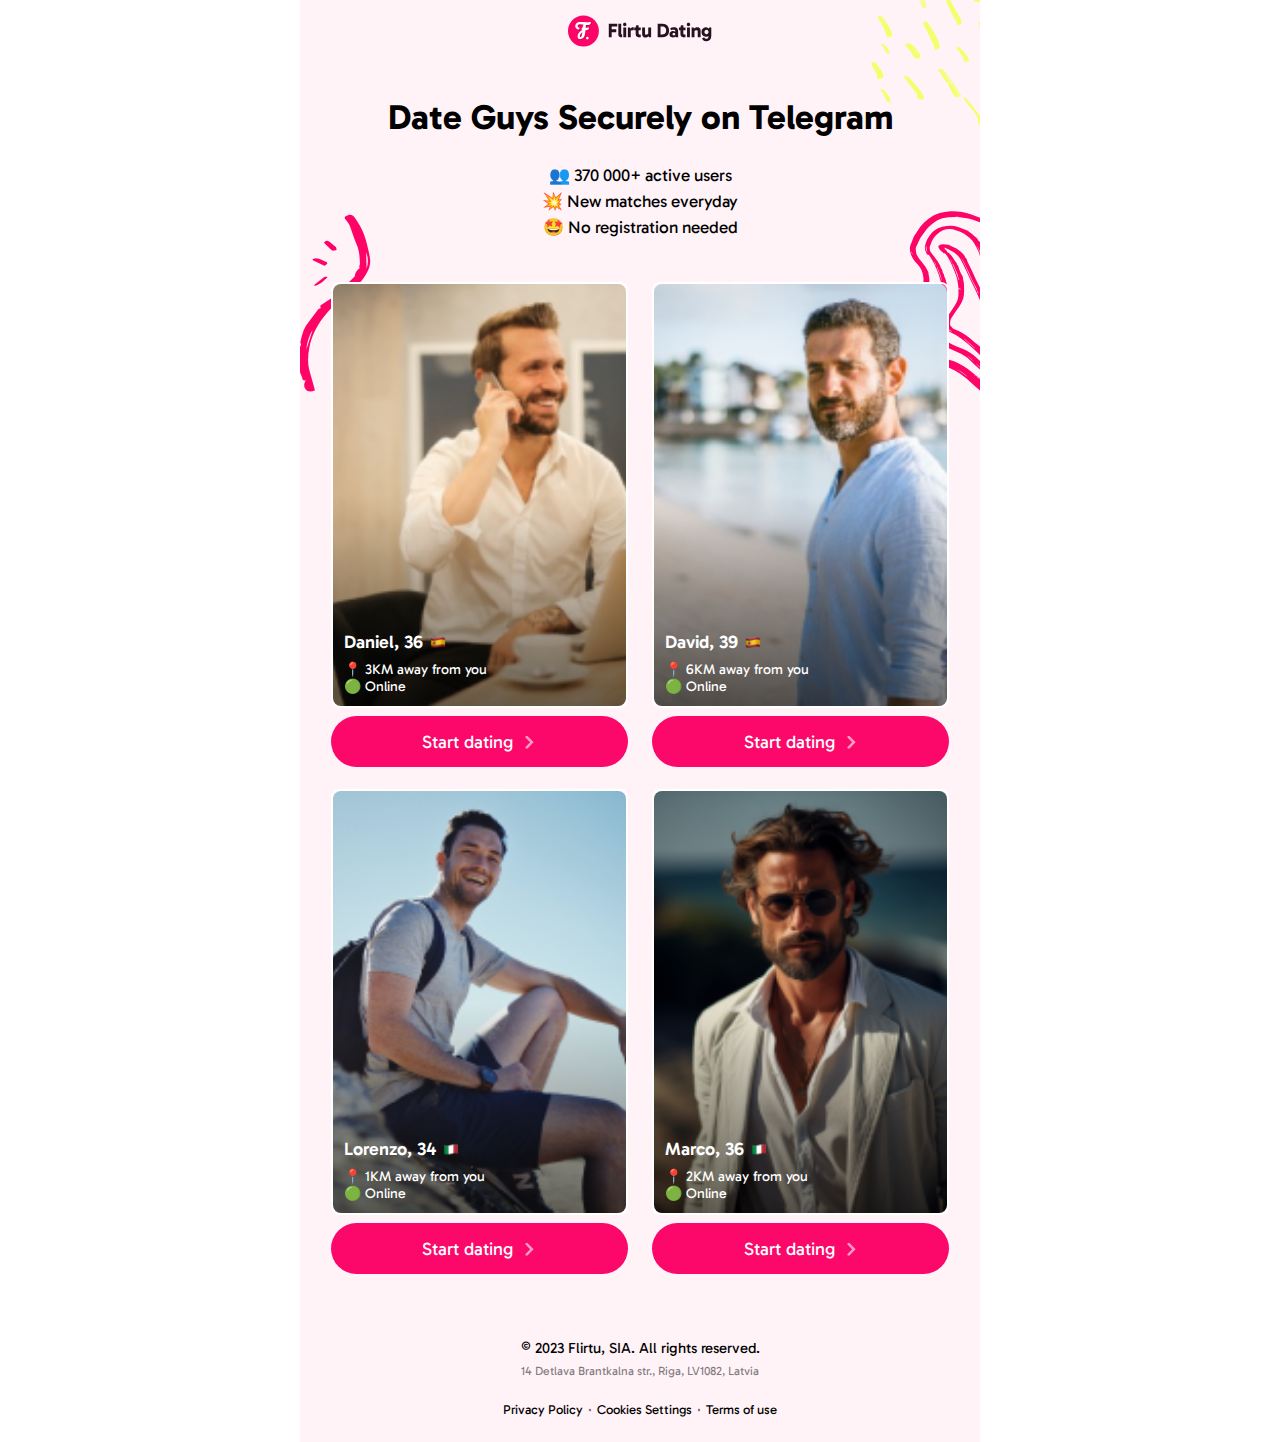
==== docs/index.html @ fbdc256b "page" ====
<!DOCTYPE html>
<html lang="en">
<head>
	<meta charset="utf-8">
    <meta name="viewport" content="width=device-width, initial-scale=1">
	<meta http-equiv="X-UA-Compatible" content="ie=edge">
	<title>Flirtu</title>
	<link rel="preconnect" href="https://fonts.googleapis.com">
<link rel="preconnect" href="https://fonts.gstatic.com" crossorigin>
<link href="https://fonts.googleapis.com/css2?family=Archivo:wght@100;200;300;400;500;600;700;800;900&family=Gabarito:wght@400;500;600;800;900&display=swap" rel="stylesheet">

	<link rel="stylesheet" href="css/style.min.css">
</head>
<body>

 <div class="special-offer__content">



<!-- start flirtu dating section -->
<section class="flirtu-dating">
	<div class="container">
		<img src="img/flirtu-logo.svg" alt="" class="flirtu-logo">
		<h1 class="h1">
			Date Guys Securely on Telegram
		</h1>
			
	</div>

	<div class="text-list">
		<div class="text-item">
			👥 370 000+ active users
		</div>
		<div class="text-item">
			💥 New matches everyday
		</div>
		<div class="text-item">
			🤩 No registration needed
		</div>
	</div>
</section>
<!-- end flirtu dating section -->

<!-- start female list -->
<section class="female-list">
	<img src="img/81.svg" alt="" class="female-bg">
	<img src="img/44.svg" alt="" class="female-bg2">
	<div class="container">

		<div class="female__item">
			<div class="female__item-content">
				<img src="img/photography1.png" alt="" class="female__item-photo">

				<div class="female__item-wrapper">
					<div class="female__item-header">
						<div class="female__item-name">
							Daniel, 36 
						</div>
						<img src="img/es.svg" alt="" class="flag">
					</div>

					<div class="female__item-list">
						<div class="female__item-text">
							📍 3KM away from you
						</div>
						<div class="female__item-text">
							🟢 Online
						</div>
					</div>
				</div>
			</div>
			<div class="female__item-button">
				Start dating
				<img src="img/white-arrow.svg" alt="">
			</div>
		</div>

		<div class="female__item">
			<div class="female__item-content">
				<img src="img/photography2.png" alt="" class="female__item-photo">

				<div class="female__item-wrapper">
					<div class="female__item-header">
						<div class="female__item-name">
							David, 39 
						</div>
						<img src="img/es.svg" alt="" class="flag">
					</div>

					<div class="female__item-list">
						<div class="female__item-text">
							📍 6KM away from you
						</div>
						<div class="female__item-text">
							🟢 Online
						</div>
					</div>
				</div>
			</div>
			<div class="female__item-button">
				Start dating
				<img src="img/white-arrow.svg" alt="">
			</div>
		</div>

		<div class="female__item">
			<div class="female__item-content">
				<img src="img/photography3.png" alt="" class="female__item-photo">

				<div class="female__item-wrapper">
					<div class="female__item-header">
						<div class="female__item-name">
							Lorenzo, 34 
						</div>
						<img src="img/it.svg" alt="" class="flag">
					</div>

					<div class="female__item-list">
						<div class="female__item-text">
							📍 1KM away from you
						</div>
						<div class="female__item-text">
							🟢 Online
						</div>
					</div>
				</div>
			</div>
			<div class="female__item-button">
				Start dating
				<img src="img/white-arrow.svg" alt="">
			</div>
		</div>

		<div class="female__item">
			<div class="female__item-content">
				<img src="img/photography4.png" alt="" class="female__item-photo">

				<div class="female__item-wrapper">
					<div class="female__item-header">
						<div class="female__item-name">
							Marco, 36
						</div>
						<img src="img/it.svg" alt="" class="flag">
					</div>

					<div class="female__item-list">
						<div class="female__item-text">
							📍 2KM away from you
						</div>
						<div class="female__item-text">
							🟢 Online
						</div>
					</div>
				</div>
			</div>
			<div class="female__item-button">
				Start dating
				<img src="img/white-arrow.svg" alt="">
			</div>
		</div>

	</div>
</section>
<!-- end female list -->


<!-- start footer -->
<footer class="footer">
	<div class="container">
		<div class="footer__copy">
			© 2023 Flirtu, SIA. All rights reserved.
		</div>
		<div class="footer__adress">
			14 Detlava Brantkalna str., Riga, LV1082, Latvia
		</div>

		<div class="footer__menu">
			<a href="" class="footer__menu-link">
				Privacy Policy
			</a>
			<img src="img/dot.svg" alt="" class="dot">
			<a href="" class="footer__menu-link">
				Cookies Settings
			</a>
			<img src="img/dot.svg" alt="" class="dot">
			<a href="" class="footer__menu-link">
				Terms of use
			</a>
		</div>
	</div>
</footer>
<!-- end footer -->



</div>

 <script
  src="https://code.jquery.com/jquery-3.7.1.min.js"
  integrity="sha256-/JqT3SQfawRcv/BIHPThkBvs0OEvtFFmqPF/lYI/Cxo="
  crossorigin="anonymous"></script>
	<script src="js/main.js"></script>
</body>
</html>
---- docs/css/style.min.css ----
body{font-family:"Gabarito",sans-serif;font-size:17px;font-weight:400;margin:0}p{margin-top:0;margin-bottom:0}.special-offer__content{margin-left:auto;margin-right:auto;width:100vw;max-width:680px;background:#fff3f8;background-image:url("../img/46.svg");background-repeat:no-repeat;background-position:top right;min-height:100vh}.container{width:90.933%;margin-left:auto;margin-right:auto}.flirtu-dating{padding-top:15px;padding-bottom:0px}.flirtu-logo{margin-left:auto;margin-right:auto;display:block;margin-bottom:49px}.h1{text-align:center;font-size:35px;font-weight:700;margin-bottom:24px;margin-top:0}.text-center{text-align:center}.price-wrapper .container{display:-webkit-box;display:-ms-flexbox;display:flex;-webkit-box-pack:center;-ms-flex-pack:center;justify-content:center;-webkit-box-align:center;-ms-flex-align:center;align-items:center}.price__new{font-size:35px;font-weight:700;color:#fb086a}.price__old{font-size:18.3px;font-weight:600;color:#9aabb4;margin-left:10px;margin-right:10px;position:relative}.price__old:after{content:"";top:50%;left:0;width:33.106px;height:2px;-webkit-box-shadow:0px 2px 0px 0px #f9fdfe;box-shadow:0px 2px 0px 0px #f9fdfe;position:absolute;display:block;background:#9aabb4;-webkit-transform:rotate(-30deg) translateY(-50%);-ms-transform:rotate(-30deg) translateY(-50%);transform:rotate(-30deg) translateY(-50%)}.price__save{font-size:15px;color:#35b408;font-weight:500;border-radius:9px;background:rgba(60,201,14,.28);padding:7px 10px}.price-wrapper{background:url("../img/price-bg.svg");background-repeat:no-repeat;background-position:bottom left;padding-bottom:18px}.button-wrapper{display:-webkit-box;display:-ms-flexbox;display:flex;-webkit-box-pack:center;-ms-flex-pack:center;justify-content:center}.button{background:#32a9df;color:#fff;display:-webkit-box;display:-ms-flexbox;display:flex;-webkit-box-align:center;-ms-flex-align:center;align-items:center;padding:10px 28px;border-radius:70px;cursor:pointer;text-decoration:none;font-size:18px;font-weight:700;-webkit-box-shadow:0px 0px 10px 0px rgba(51,169,223,.57),-10px 10px 150px 0px rgba(51,169,223,.23);box-shadow:0px 0px 10px 0px rgba(51,169,223,.57),-10px 10px 150px 0px rgba(51,169,223,.23)}.button img{display:block;margin-left:10px}.text-list{text-align:center;margin-top:15px;line-height:153%}.footer{text-align:center;padding-bottom:25px}.footer__copy{font-size:14.8px;margin-bottom:7px;color:#020101}.footer__adress{font-size:12px;color:rgba(2,1,1,.5);margin-bottom:24px}.footer__menu-link{color:#020101;font-size:13px;text-decoration:none}.footer__menu{display:-webkit-box;display:-ms-flexbox;display:flex;-webkit-box-pack:center;-ms-flex-pack:center;justify-content:center;-webkit-box-align:center;-ms-flex-align:center;align-items:center}.dot{display:block;margin-left:5px;margin-right:5px}.fixed-footer{position:fixed;bottom:0;left:0;width:100%;padding-top:60px;padding-bottom:18px;background:-webkit-gradient(linear, left top, left bottom, from(rgba(255, 255, 255, 0)), color-stop(68.23%, rgba(255, 255, 255, 0.98)), to(#FFF));background:-o-linear-gradient(top, rgba(255, 255, 255, 0) 0%, rgba(255, 255, 255, 0.98) 68.23%, #FFF 100%);background:linear-gradient(180deg, rgba(255, 255, 255, 0) 0%, rgba(255, 255, 255, 0.98) 68.23%, #FFF 100%);display:-webkit-box;display:-ms-flexbox;display:flex;-webkit-box-orient:vertical;-webkit-box-direction:normal;-ms-flex-direction:column;flex-direction:column;-webkit-box-align:center;-ms-flex-align:center;align-items:center;z-index:999;-webkit-transform:translateY(100%);-ms-transform:translateY(100%);transform:translateY(100%);-webkit-transition:all .3s;-o-transition:all .3s;transition:all .3s}.fixed-footer__button{border-radius:70px;background:#32a9df;-webkit-box-shadow:0px 0px 10px 0px rgba(50,169,223,.57),-10px 10px 150px 0px rgba(50,169,223,.23);box-shadow:0px 0px 10px 0px rgba(50,169,223,.57),-10px 10px 150px 0px rgba(50,169,223,.23);font-size:18.3px;font-weight:700;color:#fff;padding:15px 40px;position:relative;width:510px;text-align:center;max-width:75vw;-webkit-box-sizing:border-box;box-sizing:border-box}.fixed-footer__button-icon{position:absolute;bottom:8px;right:0}.fixed-footer__text{color:#27131f;margin-top:8px}.fixed-footer.sticky{-webkit-transform:translateY(0);-ms-transform:translateY(0);transform:translateY(0)}.female-list{padding-top:42px;padding-bottom:43px}.female-list .container{display:-webkit-box;display:-ms-flexbox;display:flex;-ms-flex-wrap:wrap;flex-wrap:wrap;-webkit-box-pack:justify;-ms-flex-pack:justify;justify-content:space-between}.female__item{width:48%;margin-bottom:22px}.female__item-button{background:#fb086a;display:-webkit-box;display:-ms-flexbox;display:flex;-webkit-box-pack:center;-ms-flex-pack:center;justify-content:center;-webkit-box-align:center;-ms-flex-align:center;align-items:center;height:51px;border-radius:70px;color:#fff;font-size:18px}.female__item-button img{margin-left:10px}.female__item-content{height:400px;position:relative;margin-bottom:8px;padding:11px;display:-webkit-box;display:-ms-flexbox;display:flex;-webkit-box-align:end;-ms-flex-align:end;align-items:flex-end;border:2px solid #fff;border-radius:8px}.female__item-photo{position:absolute;top:0;left:0;width:100%;height:100%;-o-object-fit:cover;object-fit:cover;-o-object-position:center;object-position:center;border-radius:8px}.female__item-wrapper{position:relative;z-index:1;color:#fff}.flag{margin-left:7px}.female__item-header{display:-webkit-box;display:-ms-flexbox;display:flex;-webkit-box-align:center;-ms-flex-align:center;align-items:center;font-size:18px;font-weight:600;margin-bottom:8px}.female__item-text{font-size:14px}.female-list{position:relative}.female-bg{position:absolute;top:0;left:0;-webkit-transform:translateY(-15%);-ms-transform:translateY(-15%);transform:translateY(-15%)}.female-bg2{position:absolute;right:0;top:0;-webkit-transform:translateY(-15%);-ms-transform:translateY(-15%);transform:translateY(-15%)}@media only screen and (max-width: 680px){.female__item-content{height:50vw}}@media only screen and (max-width: 490px){.flirtu-logo{width:38.133vw}.flirtu-dating{padding-top:4vw;padding-bottom:4.533vw}.h1{font-size:9.6vw;margin-bottom:6.4vw}body{font-size:4.533vw}.flirtu-dating p{width:71.733vw;margin-left:auto;margin-right:auto}.price__new{font-size:9.333vw}.price__old{font-size:4.88vw}.price__save{font-size:4vw;padding:1.867vw 2.667vw;border-radius:2.4vw}.price-wrapper{padding-bottom:4.8vw;background-size:8.533vw}.price__old::after{width:8.8vw;height:.533vw}.button{font-size:4.88vw;padding:2.667vw 7.467vw;padding-right:5vw}.button img{width:3.467vw}.button img{margin-left:2.667vw}.text-list{margin-top:4.267vw}.footer{padding-bottom:6.667vw}.footer__copy{font-size:3.947vw;margin-bottom:1.867vw}.footer__adress{font-size:3.2vw;margin-bottom:6.4vw}.footer__menu-link{font-size:3.467vw}.dot{margin-left:1.333vw;margin-right:1.333vw}.fixed-footer__button{font-size:4.88vw;padding:4vw 2vw;display:-webkit-box;display:-ms-flexbox;display:flex;-webkit-box-pack:start;-ms-flex-pack:start;justify-content:flex-start;padding-left:10vw}.fixed-footer__button-icon{width:11.467vw;bottom:2vw}.fixed-footer__text{margin-top:2.133vw}.fixed-footer{padding-top:15.733vw;padding-bottom:4.8vw}.special-offer__content{background-size:30vw}.female__item-content{height:54.933vw}.female__item-button{height:13.6vw;font-size:4.88vw}.female__item-button img{width:3.467vw}.female__item-content{margin-bottom:2.133vw;padding:2.933vw}.female__item-header{font-size:4.8vw}.female__item-text{font-size:3.733vw}.female-bg{width:17vw}.female-bg2{width:17vw}.female-list{padding-top:11.2vw;padding-bottom:11.2vw}}
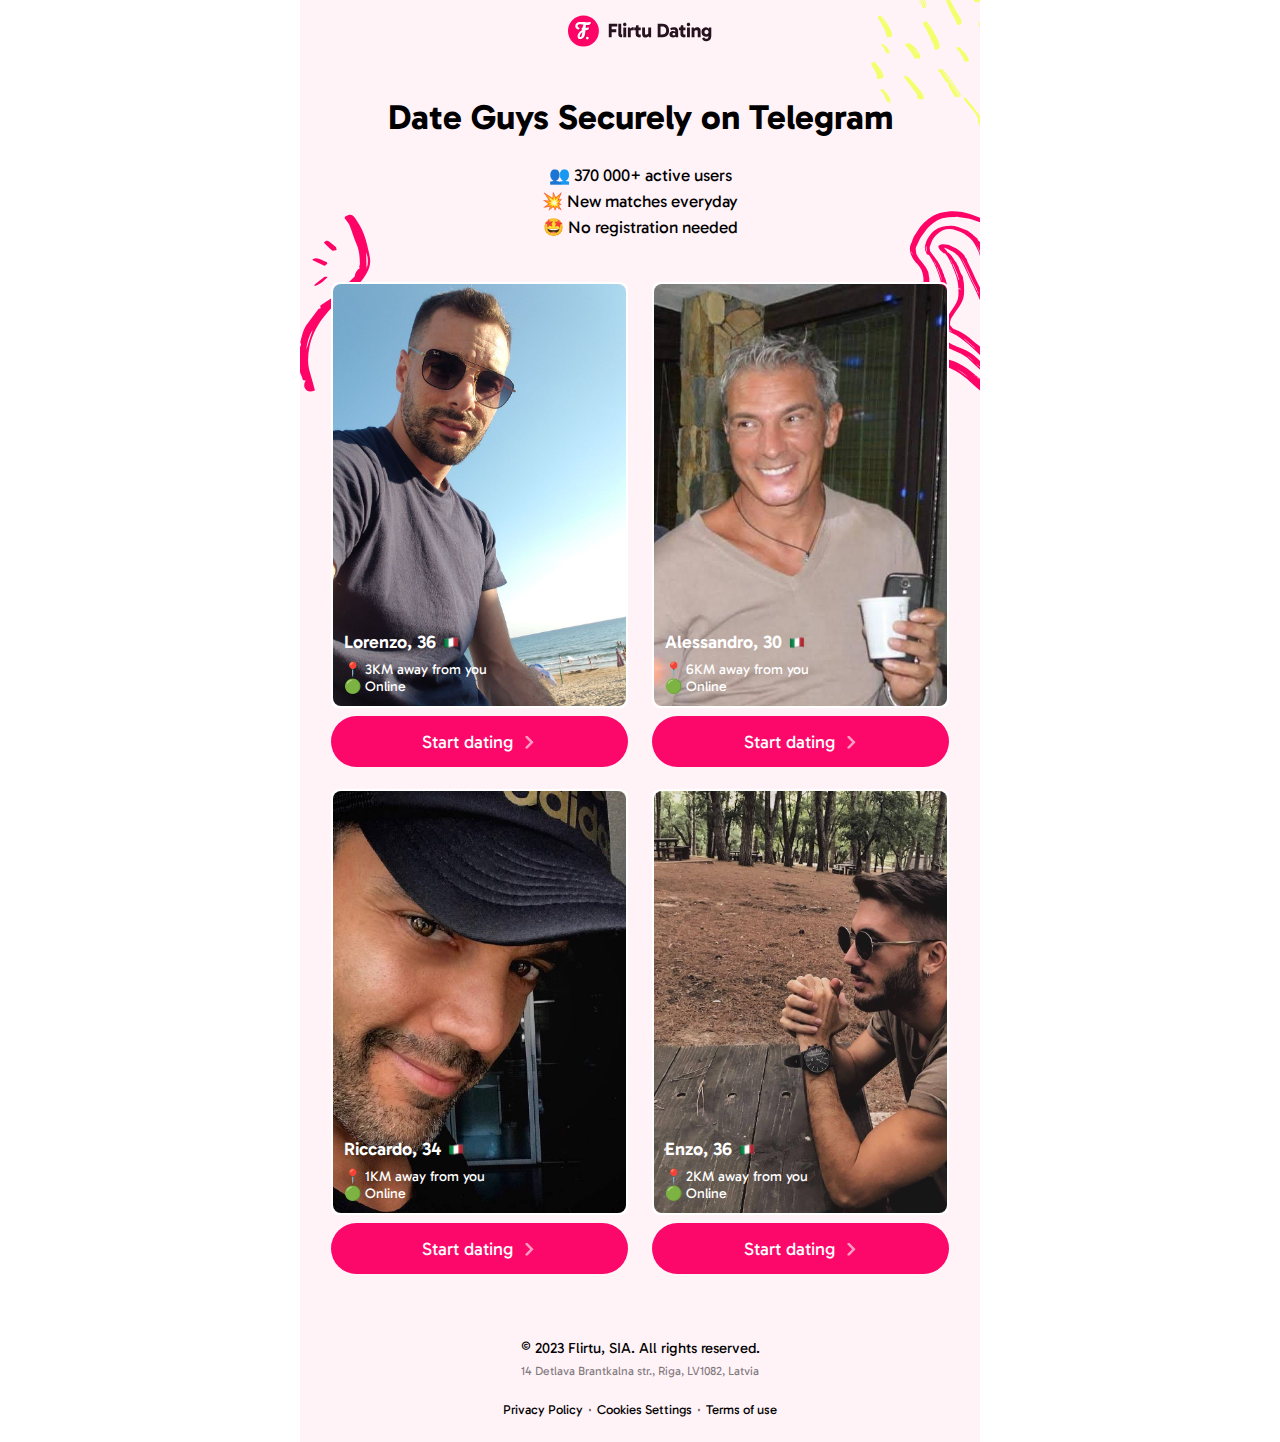
==== commit dd99dabc: "photos" ====
--- a/docs/index.html
+++ b/docs/index.html
@@ -54,9 +54,9 @@
 				<div class="female__item-wrapper">
 					<div class="female__item-header">
 						<div class="female__item-name">
-							Daniel, 36 
-						</div>
-						<img src="img/es.svg" alt="" class="flag">
+							Lorenzo, 36 
+						</div>
+						<img src="img/it.svg" alt="" class="flag">
 					</div>
 
 					<div class="female__item-list">
@@ -69,10 +69,10 @@
 					</div>
 				</div>
 			</div>
-			<div class="female__item-button">
-				Start dating
-				<img src="img/white-arrow.svg" alt="">
-			</div>
+			<a href="" class="female__item-button">
+				Start dating
+				<img src="img/white-arrow.svg" alt="">
+			</a>
 		</div>
 
 		<div class="female__item">
@@ -82,9 +82,9 @@
 				<div class="female__item-wrapper">
 					<div class="female__item-header">
 						<div class="female__item-name">
-							David, 39 
-						</div>
-						<img src="img/es.svg" alt="" class="flag">
+							Alessandro, 30 
+						</div>
+						<img src="img/it.svg" alt="" class="flag">
 					</div>
 
 					<div class="female__item-list">
@@ -97,10 +97,10 @@
 					</div>
 				</div>
 			</div>
-			<div class="female__item-button">
-				Start dating
-				<img src="img/white-arrow.svg" alt="">
-			</div>
+			<a href="" class="female__item-button">
+				Start dating
+				<img src="img/white-arrow.svg" alt="">
+			</a>
 		</div>
 
 		<div class="female__item">
@@ -110,7 +110,7 @@
 				<div class="female__item-wrapper">
 					<div class="female__item-header">
 						<div class="female__item-name">
-							Lorenzo, 34 
+							Riccardo, 34 
 						</div>
 						<img src="img/it.svg" alt="" class="flag">
 					</div>
@@ -125,10 +125,10 @@
 					</div>
 				</div>
 			</div>
-			<div class="female__item-button">
-				Start dating
-				<img src="img/white-arrow.svg" alt="">
-			</div>
+			<a href="" class="female__item-button">
+				Start dating
+				<img src="img/white-arrow.svg" alt="">
+			</a>
 		</div>
 
 		<div class="female__item">
@@ -138,7 +138,7 @@
 				<div class="female__item-wrapper">
 					<div class="female__item-header">
 						<div class="female__item-name">
-							Marco, 36
+							Enzo, 36
 						</div>
 						<img src="img/it.svg" alt="" class="flag">
 					</div>
@@ -153,10 +153,10 @@
 					</div>
 				</div>
 			</div>
-			<div class="female__item-button">
-				Start dating
-				<img src="img/white-arrow.svg" alt="">
-			</div>
+			<a href="" class="female__item-button">
+				Start dating
+				<img src="img/white-arrow.svg" alt="">
+			</a>
 		</div>
 
 	</div>
--- a/docs/css/style.min.css
+++ b/docs/css/style.min.css
@@ -1 +1 @@
-body{font-family:"Gabarito",sans-serif;font-size:17px;font-weight:400;margin:0}p{margin-top:0;margin-bottom:0}.special-offer__content{margin-left:auto;margin-right:auto;width:100vw;max-width:680px;background:#fff3f8;background-image:url("../img/46.svg");background-repeat:no-repeat;background-position:top right;min-height:100vh}.container{width:90.933%;margin-left:auto;margin-right:auto}.flirtu-dating{padding-top:15px;padding-bottom:0px}.flirtu-logo{margin-left:auto;margin-right:auto;display:block;margin-bottom:49px}.h1{text-align:center;font-size:35px;font-weight:700;margin-bottom:24px;margin-top:0}.text-center{text-align:center}.price-wrapper .container{display:-webkit-box;display:-ms-flexbox;display:flex;-webkit-box-pack:center;-ms-flex-pack:center;justify-content:center;-webkit-box-align:center;-ms-flex-align:center;align-items:center}.price__new{font-size:35px;font-weight:700;color:#fb086a}.price__old{font-size:18.3px;font-weight:600;color:#9aabb4;margin-left:10px;margin-right:10px;position:relative}.price__old:after{content:"";top:50%;left:0;width:33.106px;height:2px;-webkit-box-shadow:0px 2px 0px 0px #f9fdfe;box-shadow:0px 2px 0px 0px #f9fdfe;position:absolute;display:block;background:#9aabb4;-webkit-transform:rotate(-30deg) translateY(-50%);-ms-transform:rotate(-30deg) translateY(-50%);transform:rotate(-30deg) translateY(-50%)}.price__save{font-size:15px;color:#35b408;font-weight:500;border-radius:9px;background:rgba(60,201,14,.28);padding:7px 10px}.price-wrapper{background:url("../img/price-bg.svg");background-repeat:no-repeat;background-position:bottom left;padding-bottom:18px}.button-wrapper{display:-webkit-box;display:-ms-flexbox;display:flex;-webkit-box-pack:center;-ms-flex-pack:center;justify-content:center}.button{background:#32a9df;color:#fff;display:-webkit-box;display:-ms-flexbox;display:flex;-webkit-box-align:center;-ms-flex-align:center;align-items:center;padding:10px 28px;border-radius:70px;cursor:pointer;text-decoration:none;font-size:18px;font-weight:700;-webkit-box-shadow:0px 0px 10px 0px rgba(51,169,223,.57),-10px 10px 150px 0px rgba(51,169,223,.23);box-shadow:0px 0px 10px 0px rgba(51,169,223,.57),-10px 10px 150px 0px rgba(51,169,223,.23)}.button img{display:block;margin-left:10px}.text-list{text-align:center;margin-top:15px;line-height:153%}.footer{text-align:center;padding-bottom:25px}.footer__copy{font-size:14.8px;margin-bottom:7px;color:#020101}.footer__adress{font-size:12px;color:rgba(2,1,1,.5);margin-bottom:24px}.footer__menu-link{color:#020101;font-size:13px;text-decoration:none}.footer__menu{display:-webkit-box;display:-ms-flexbox;display:flex;-webkit-box-pack:center;-ms-flex-pack:center;justify-content:center;-webkit-box-align:center;-ms-flex-align:center;align-items:center}.dot{display:block;margin-left:5px;margin-right:5px}.fixed-footer{position:fixed;bottom:0;left:0;width:100%;padding-top:60px;padding-bottom:18px;background:-webkit-gradient(linear, left top, left bottom, from(rgba(255, 255, 255, 0)), color-stop(68.23%, rgba(255, 255, 255, 0.98)), to(#FFF));background:-o-linear-gradient(top, rgba(255, 255, 255, 0) 0%, rgba(255, 255, 255, 0.98) 68.23%, #FFF 100%);background:linear-gradient(180deg, rgba(255, 255, 255, 0) 0%, rgba(255, 255, 255, 0.98) 68.23%, #FFF 100%);display:-webkit-box;display:-ms-flexbox;display:flex;-webkit-box-orient:vertical;-webkit-box-direction:normal;-ms-flex-direction:column;flex-direction:column;-webkit-box-align:center;-ms-flex-align:center;align-items:center;z-index:999;-webkit-transform:translateY(100%);-ms-transform:translateY(100%);transform:translateY(100%);-webkit-transition:all .3s;-o-transition:all .3s;transition:all .3s}.fixed-footer__button{border-radius:70px;background:#32a9df;-webkit-box-shadow:0px 0px 10px 0px rgba(50,169,223,.57),-10px 10px 150px 0px rgba(50,169,223,.23);box-shadow:0px 0px 10px 0px rgba(50,169,223,.57),-10px 10px 150px 0px rgba(50,169,223,.23);font-size:18.3px;font-weight:700;color:#fff;padding:15px 40px;position:relative;width:510px;text-align:center;max-width:75vw;-webkit-box-sizing:border-box;box-sizing:border-box}.fixed-footer__button-icon{position:absolute;bottom:8px;right:0}.fixed-footer__text{color:#27131f;margin-top:8px}.fixed-footer.sticky{-webkit-transform:translateY(0);-ms-transform:translateY(0);transform:translateY(0)}.female-list{padding-top:42px;padding-bottom:43px}.female-list .container{display:-webkit-box;display:-ms-flexbox;display:flex;-ms-flex-wrap:wrap;flex-wrap:wrap;-webkit-box-pack:justify;-ms-flex-pack:justify;justify-content:space-between}.female__item{width:48%;margin-bottom:22px}.female__item-button{background:#fb086a;display:-webkit-box;display:-ms-flexbox;display:flex;-webkit-box-pack:center;-ms-flex-pack:center;justify-content:center;-webkit-box-align:center;-ms-flex-align:center;align-items:center;height:51px;border-radius:70px;color:#fff;font-size:18px}.female__item-button img{margin-left:10px}.female__item-content{height:400px;position:relative;margin-bottom:8px;padding:11px;display:-webkit-box;display:-ms-flexbox;display:flex;-webkit-box-align:end;-ms-flex-align:end;align-items:flex-end;border:2px solid #fff;border-radius:8px}.female__item-photo{position:absolute;top:0;left:0;width:100%;height:100%;-o-object-fit:cover;object-fit:cover;-o-object-position:center;object-position:center;border-radius:8px}.female__item-wrapper{position:relative;z-index:1;color:#fff}.flag{margin-left:7px}.female__item-header{display:-webkit-box;display:-ms-flexbox;display:flex;-webkit-box-align:center;-ms-flex-align:center;align-items:center;font-size:18px;font-weight:600;margin-bottom:8px}.female__item-text{font-size:14px}.female-list{position:relative}.female-bg{position:absolute;top:0;left:0;-webkit-transform:translateY(-15%);-ms-transform:translateY(-15%);transform:translateY(-15%)}.female-bg2{position:absolute;right:0;top:0;-webkit-transform:translateY(-15%);-ms-transform:translateY(-15%);transform:translateY(-15%)}@media only screen and (max-width: 680px){.female__item-content{height:50vw}}@media only screen and (max-width: 490px){.flirtu-logo{width:38.133vw}.flirtu-dating{padding-top:4vw;padding-bottom:4.533vw}.h1{font-size:9.6vw;margin-bottom:6.4vw}body{font-size:4.533vw}.flirtu-dating p{width:71.733vw;margin-left:auto;margin-right:auto}.price__new{font-size:9.333vw}.price__old{font-size:4.88vw}.price__save{font-size:4vw;padding:1.867vw 2.667vw;border-radius:2.4vw}.price-wrapper{padding-bottom:4.8vw;background-size:8.533vw}.price__old::after{width:8.8vw;height:.533vw}.button{font-size:4.88vw;padding:2.667vw 7.467vw;padding-right:5vw}.button img{width:3.467vw}.button img{margin-left:2.667vw}.text-list{margin-top:4.267vw}.footer{padding-bottom:6.667vw}.footer__copy{font-size:3.947vw;margin-bottom:1.867vw}.footer__adress{font-size:3.2vw;margin-bottom:6.4vw}.footer__menu-link{font-size:3.467vw}.dot{margin-left:1.333vw;margin-right:1.333vw}.fixed-footer__button{font-size:4.88vw;padding:4vw 2vw;display:-webkit-box;display:-ms-flexbox;display:flex;-webkit-box-pack:start;-ms-flex-pack:start;justify-content:flex-start;padding-left:10vw}.fixed-footer__button-icon{width:11.467vw;bottom:2vw}.fixed-footer__text{margin-top:2.133vw}.fixed-footer{padding-top:15.733vw;padding-bottom:4.8vw}.special-offer__content{background-size:30vw}.female__item-content{height:54.933vw}.female__item-button{height:13.6vw;font-size:4.88vw}.female__item-button img{width:3.467vw}.female__item-content{margin-bottom:2.133vw;padding:2.933vw}.female__item-header{font-size:4.8vw}.female__item-text{font-size:3.733vw}.female-bg{width:17vw}.female-bg2{width:17vw}.female-list{padding-top:11.2vw;padding-bottom:11.2vw}}+body{font-family:"Gabarito",sans-serif;font-size:17px;font-weight:400;margin:0}p{margin-top:0;margin-bottom:0}.special-offer__content{margin-left:auto;margin-right:auto;width:100vw;max-width:680px;background:#fff3f8;background-image:url("../img/46.svg");background-repeat:no-repeat;background-position:top right;min-height:100vh}.container{width:90.933%;margin-left:auto;margin-right:auto}.flirtu-dating{padding-top:15px;padding-bottom:0px}.flirtu-logo{margin-left:auto;margin-right:auto;display:block;margin-bottom:49px}.h1{text-align:center;font-size:35px;font-weight:700;margin-bottom:24px;margin-top:0}.text-center{text-align:center}.price-wrapper .container{display:-webkit-box;display:-ms-flexbox;display:flex;-webkit-box-pack:center;-ms-flex-pack:center;justify-content:center;-webkit-box-align:center;-ms-flex-align:center;align-items:center}.price__new{font-size:35px;font-weight:700;color:#fb086a}.price__old{font-size:18.3px;font-weight:600;color:#9aabb4;margin-left:10px;margin-right:10px;position:relative}.price__old:after{content:"";top:50%;left:0;width:33.106px;height:2px;-webkit-box-shadow:0px 2px 0px 0px #f9fdfe;box-shadow:0px 2px 0px 0px #f9fdfe;position:absolute;display:block;background:#9aabb4;-webkit-transform:rotate(-30deg) translateY(-50%);-ms-transform:rotate(-30deg) translateY(-50%);transform:rotate(-30deg) translateY(-50%)}.price__save{font-size:15px;color:#35b408;font-weight:500;border-radius:9px;background:rgba(60,201,14,.28);padding:7px 10px}.price-wrapper{background:url("../img/price-bg.svg");background-repeat:no-repeat;background-position:bottom left;padding-bottom:18px}.button-wrapper{display:-webkit-box;display:-ms-flexbox;display:flex;-webkit-box-pack:center;-ms-flex-pack:center;justify-content:center}.button{background:#32a9df;color:#fff;display:-webkit-box;display:-ms-flexbox;display:flex;-webkit-box-align:center;-ms-flex-align:center;align-items:center;padding:10px 28px;border-radius:70px;cursor:pointer;text-decoration:none;font-size:18px;font-weight:700;-webkit-box-shadow:0px 0px 10px 0px rgba(51,169,223,.57),-10px 10px 150px 0px rgba(51,169,223,.23);box-shadow:0px 0px 10px 0px rgba(51,169,223,.57),-10px 10px 150px 0px rgba(51,169,223,.23)}.button img{display:block;margin-left:10px}.text-list{text-align:center;margin-top:15px;line-height:153%}.footer{text-align:center;padding-bottom:25px}.footer__copy{font-size:14.8px;margin-bottom:7px;color:#020101}.footer__adress{font-size:12px;color:rgba(2,1,1,.5);margin-bottom:24px}.footer__menu-link{color:#020101;font-size:13px;text-decoration:none}.footer__menu{display:-webkit-box;display:-ms-flexbox;display:flex;-webkit-box-pack:center;-ms-flex-pack:center;justify-content:center;-webkit-box-align:center;-ms-flex-align:center;align-items:center}.dot{display:block;margin-left:5px;margin-right:5px}.fixed-footer{position:fixed;bottom:0;left:0;width:100%;padding-top:60px;padding-bottom:18px;background:-webkit-gradient(linear, left top, left bottom, from(rgba(255, 255, 255, 0)), color-stop(68.23%, rgba(255, 255, 255, 0.98)), to(#FFF));background:-o-linear-gradient(top, rgba(255, 255, 255, 0) 0%, rgba(255, 255, 255, 0.98) 68.23%, #FFF 100%);background:linear-gradient(180deg, rgba(255, 255, 255, 0) 0%, rgba(255, 255, 255, 0.98) 68.23%, #FFF 100%);display:-webkit-box;display:-ms-flexbox;display:flex;-webkit-box-orient:vertical;-webkit-box-direction:normal;-ms-flex-direction:column;flex-direction:column;-webkit-box-align:center;-ms-flex-align:center;align-items:center;z-index:999;-webkit-transform:translateY(100%);-ms-transform:translateY(100%);transform:translateY(100%);-webkit-transition:all .3s;-o-transition:all .3s;transition:all .3s}.fixed-footer__button{border-radius:70px;background:#32a9df;-webkit-box-shadow:0px 0px 10px 0px rgba(50,169,223,.57),-10px 10px 150px 0px rgba(50,169,223,.23);box-shadow:0px 0px 10px 0px rgba(50,169,223,.57),-10px 10px 150px 0px rgba(50,169,223,.23);font-size:18.3px;font-weight:700;color:#fff;padding:15px 40px;position:relative;width:510px;text-align:center;max-width:75vw;-webkit-box-sizing:border-box;box-sizing:border-box}.fixed-footer__button-icon{position:absolute;bottom:8px;right:0}.fixed-footer__text{color:#27131f;margin-top:8px}.fixed-footer.sticky{-webkit-transform:translateY(0);-ms-transform:translateY(0);transform:translateY(0)}.female-list{padding-top:42px;padding-bottom:43px}.female-list .container{display:-webkit-box;display:-ms-flexbox;display:flex;-ms-flex-wrap:wrap;flex-wrap:wrap;-webkit-box-pack:justify;-ms-flex-pack:justify;justify-content:space-between}.female__item{width:48%;margin-bottom:22px}.female__item-button{background:#fb086a;display:-webkit-box;display:-ms-flexbox;display:flex;-webkit-box-pack:center;-ms-flex-pack:center;justify-content:center;-webkit-box-align:center;-ms-flex-align:center;align-items:center;height:51px;border-radius:70px;color:#fff;font-size:18px;text-decoration:none}.female__item-button img{margin-left:10px}.female__item-button:hover{color:#fff}.female__item-content{height:400px;position:relative;margin-bottom:8px;padding:11px;display:-webkit-box;display:-ms-flexbox;display:flex;-webkit-box-align:end;-ms-flex-align:end;align-items:flex-end;border:2px solid #fff;border-radius:8px}.female__item-photo{position:absolute;top:0;left:0;width:100%;height:100%;-o-object-fit:cover;object-fit:cover;-o-object-position:center;object-position:center;border-radius:8px}.female__item-wrapper{position:relative;z-index:1;color:#fff}.flag{margin-left:7px}.female__item-header{display:-webkit-box;display:-ms-flexbox;display:flex;-webkit-box-align:center;-ms-flex-align:center;align-items:center;font-size:18px;font-weight:600;margin-bottom:8px}.female__item-text{font-size:14px}.female-list{position:relative}.female-bg{position:absolute;top:0;left:0;-webkit-transform:translateY(-15%);-ms-transform:translateY(-15%);transform:translateY(-15%)}.female-bg2{position:absolute;right:0;top:0;-webkit-transform:translateY(-15%);-ms-transform:translateY(-15%);transform:translateY(-15%)}@media only screen and (max-width: 680px){.female__item-content{height:50vw}}@media only screen and (max-width: 490px){.flirtu-logo{width:38.133vw}.flirtu-dating{padding-top:4vw;padding-bottom:4.533vw}.h1{font-size:9.6vw;margin-bottom:6.4vw}body{font-size:4.533vw}.flirtu-dating p{width:71.733vw;margin-left:auto;margin-right:auto}.price__new{font-size:9.333vw}.price__old{font-size:4.88vw}.price__save{font-size:4vw;padding:1.867vw 2.667vw;border-radius:2.4vw}.price-wrapper{padding-bottom:4.8vw;background-size:8.533vw}.price__old::after{width:8.8vw;height:.533vw}.button{font-size:4.88vw;padding:2.667vw 7.467vw;padding-right:5vw}.button img{width:3.467vw}.button img{margin-left:2.667vw}.text-list{margin-top:4.267vw}.footer{padding-bottom:6.667vw}.footer__copy{font-size:3.947vw;margin-bottom:1.867vw}.footer__adress{font-size:3.2vw;margin-bottom:6.4vw}.footer__menu-link{font-size:3.467vw}.dot{margin-left:1.333vw;margin-right:1.333vw}.fixed-footer__button{font-size:4.88vw;padding:4vw 2vw;display:-webkit-box;display:-ms-flexbox;display:flex;-webkit-box-pack:start;-ms-flex-pack:start;justify-content:flex-start;padding-left:10vw}.fixed-footer__button-icon{width:11.467vw;bottom:2vw}.fixed-footer__text{margin-top:2.133vw}.fixed-footer{padding-top:15.733vw;padding-bottom:4.8vw}.special-offer__content{background-size:30vw}.female__item-content{height:54.933vw}.female__item-button{height:13.6vw;font-size:4.88vw}.female__item-button img{width:3.467vw}.female__item-content{margin-bottom:2.133vw;padding:2.933vw 2vw;padding-right:0}.female__item-header{font-size:4.8vw}.female__item-text{font-size:3.6vw;white-space:nowrap}.female-bg{width:17vw}.female-bg2{width:17vw}.female-list{padding-top:11.2vw;padding-bottom:11.2vw}}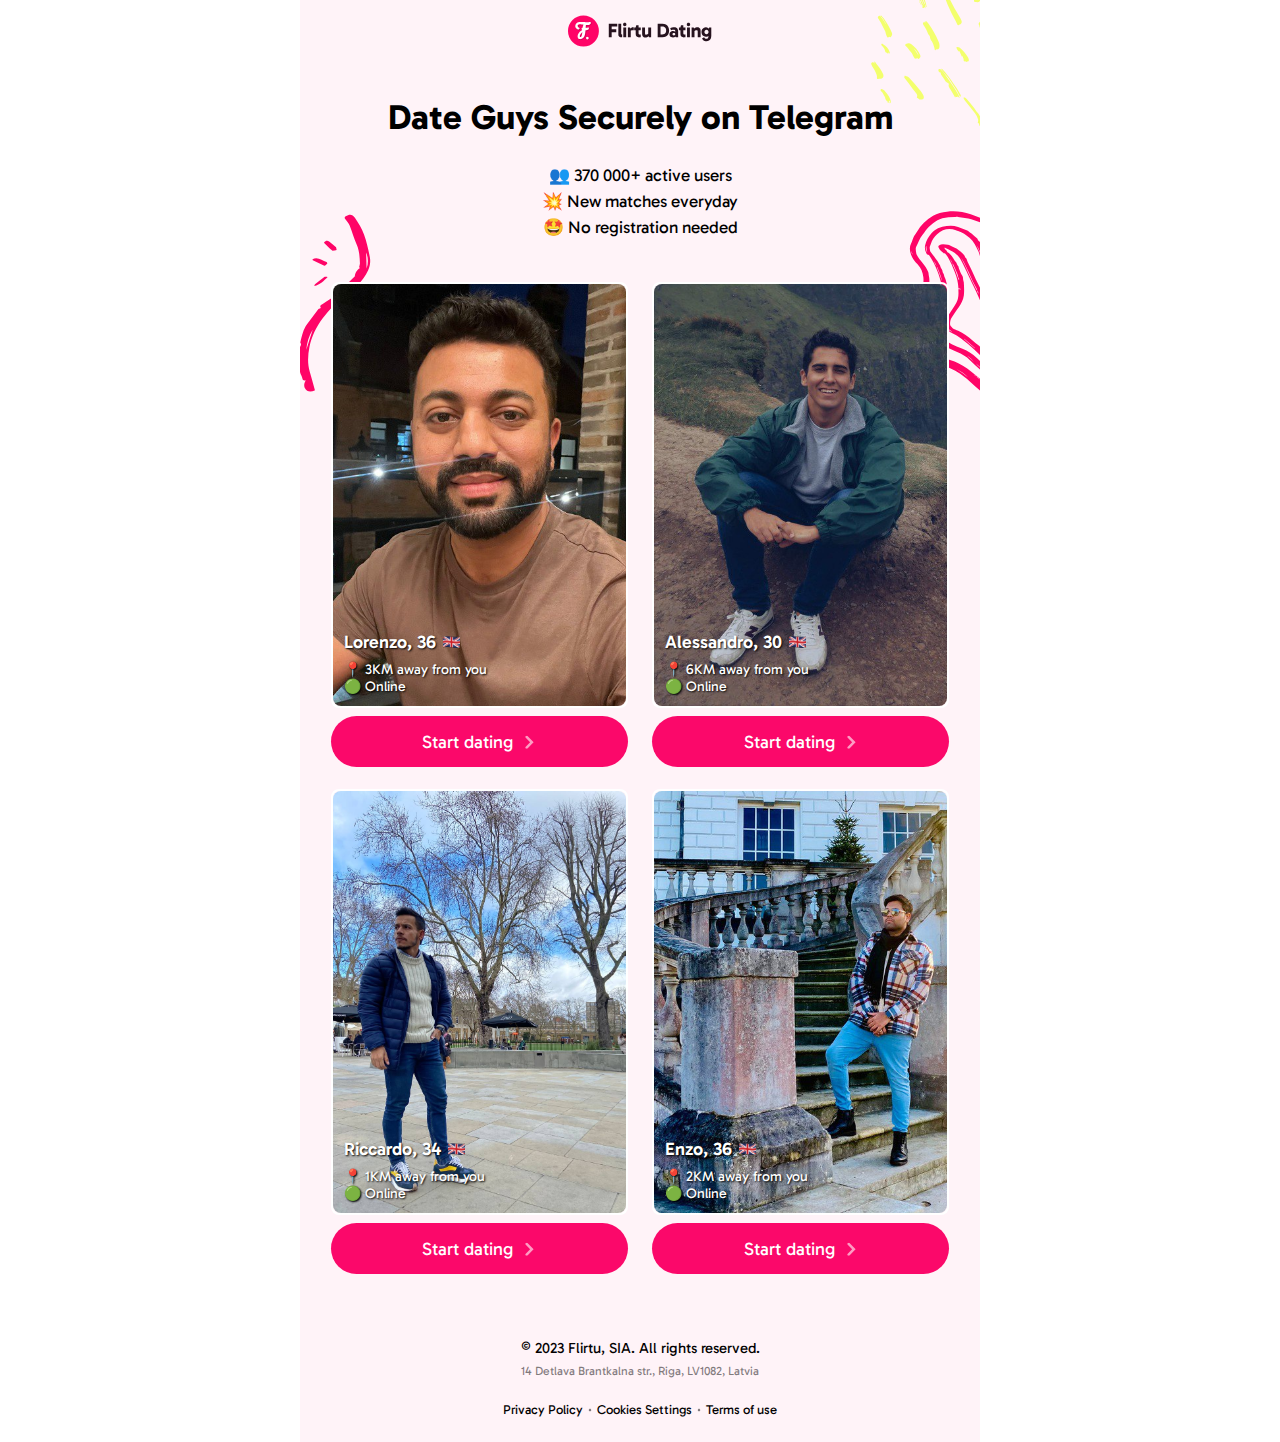
==== commit e0d3eda8: "photo updates" ====
--- a/docs/index.html
+++ b/docs/index.html
@@ -56,7 +56,7 @@
 						<div class="female__item-name">
 							Lorenzo, 36 
 						</div>
-						<img src="img/it.svg" alt="" class="flag">
+						<img src="img/en.svg" alt="" class="flag">
 					</div>
 
 					<div class="female__item-list">
@@ -84,7 +84,7 @@
 						<div class="female__item-name">
 							Alessandro, 30 
 						</div>
-						<img src="img/it.svg" alt="" class="flag">
+						<img src="img/en.svg" alt="" class="flag">
 					</div>
 
 					<div class="female__item-list">
@@ -112,7 +112,7 @@
 						<div class="female__item-name">
 							Riccardo, 34 
 						</div>
-						<img src="img/it.svg" alt="" class="flag">
+						<img src="img/en.svg" alt="" class="flag">
 					</div>
 
 					<div class="female__item-list">
@@ -140,7 +140,7 @@
 						<div class="female__item-name">
 							Enzo, 36
 						</div>
-						<img src="img/it.svg" alt="" class="flag">
+						<img src="img/en.svg" alt="" class="flag">
 					</div>
 
 					<div class="female__item-list">
--- a/docs/css/style.min.css
+++ b/docs/css/style.min.css
@@ -1 +1 @@
-body{font-family:"Gabarito",sans-serif;font-size:17px;font-weight:400;margin:0}p{margin-top:0;margin-bottom:0}.special-offer__content{margin-left:auto;margin-right:auto;width:100vw;max-width:680px;background:#fff3f8;background-image:url("../img/46.svg");background-repeat:no-repeat;background-position:top right;min-height:100vh}.container{width:90.933%;margin-left:auto;margin-right:auto}.flirtu-dating{padding-top:15px;padding-bottom:0px}.flirtu-logo{margin-left:auto;margin-right:auto;display:block;margin-bottom:49px}.h1{text-align:center;font-size:35px;font-weight:700;margin-bottom:24px;margin-top:0}.text-center{text-align:center}.price-wrapper .container{display:-webkit-box;display:-ms-flexbox;display:flex;-webkit-box-pack:center;-ms-flex-pack:center;justify-content:center;-webkit-box-align:center;-ms-flex-align:center;align-items:center}.price__new{font-size:35px;font-weight:700;color:#fb086a}.price__old{font-size:18.3px;font-weight:600;color:#9aabb4;margin-left:10px;margin-right:10px;position:relative}.price__old:after{content:"";top:50%;left:0;width:33.106px;height:2px;-webkit-box-shadow:0px 2px 0px 0px #f9fdfe;box-shadow:0px 2px 0px 0px #f9fdfe;position:absolute;display:block;background:#9aabb4;-webkit-transform:rotate(-30deg) translateY(-50%);-ms-transform:rotate(-30deg) translateY(-50%);transform:rotate(-30deg) translateY(-50%)}.price__save{font-size:15px;color:#35b408;font-weight:500;border-radius:9px;background:rgba(60,201,14,.28);padding:7px 10px}.price-wrapper{background:url("../img/price-bg.svg");background-repeat:no-repeat;background-position:bottom left;padding-bottom:18px}.button-wrapper{display:-webkit-box;display:-ms-flexbox;display:flex;-webkit-box-pack:center;-ms-flex-pack:center;justify-content:center}.button{background:#32a9df;color:#fff;display:-webkit-box;display:-ms-flexbox;display:flex;-webkit-box-align:center;-ms-flex-align:center;align-items:center;padding:10px 28px;border-radius:70px;cursor:pointer;text-decoration:none;font-size:18px;font-weight:700;-webkit-box-shadow:0px 0px 10px 0px rgba(51,169,223,.57),-10px 10px 150px 0px rgba(51,169,223,.23);box-shadow:0px 0px 10px 0px rgba(51,169,223,.57),-10px 10px 150px 0px rgba(51,169,223,.23)}.button img{display:block;margin-left:10px}.text-list{text-align:center;margin-top:15px;line-height:153%}.footer{text-align:center;padding-bottom:25px}.footer__copy{font-size:14.8px;margin-bottom:7px;color:#020101}.footer__adress{font-size:12px;color:rgba(2,1,1,.5);margin-bottom:24px}.footer__menu-link{color:#020101;font-size:13px;text-decoration:none}.footer__menu{display:-webkit-box;display:-ms-flexbox;display:flex;-webkit-box-pack:center;-ms-flex-pack:center;justify-content:center;-webkit-box-align:center;-ms-flex-align:center;align-items:center}.dot{display:block;margin-left:5px;margin-right:5px}.fixed-footer{position:fixed;bottom:0;left:0;width:100%;padding-top:60px;padding-bottom:18px;background:-webkit-gradient(linear, left top, left bottom, from(rgba(255, 255, 255, 0)), color-stop(68.23%, rgba(255, 255, 255, 0.98)), to(#FFF));background:-o-linear-gradient(top, rgba(255, 255, 255, 0) 0%, rgba(255, 255, 255, 0.98) 68.23%, #FFF 100%);background:linear-gradient(180deg, rgba(255, 255, 255, 0) 0%, rgba(255, 255, 255, 0.98) 68.23%, #FFF 100%);display:-webkit-box;display:-ms-flexbox;display:flex;-webkit-box-orient:vertical;-webkit-box-direction:normal;-ms-flex-direction:column;flex-direction:column;-webkit-box-align:center;-ms-flex-align:center;align-items:center;z-index:999;-webkit-transform:translateY(100%);-ms-transform:translateY(100%);transform:translateY(100%);-webkit-transition:all .3s;-o-transition:all .3s;transition:all .3s}.fixed-footer__button{border-radius:70px;background:#32a9df;-webkit-box-shadow:0px 0px 10px 0px rgba(50,169,223,.57),-10px 10px 150px 0px rgba(50,169,223,.23);box-shadow:0px 0px 10px 0px rgba(50,169,223,.57),-10px 10px 150px 0px rgba(50,169,223,.23);font-size:18.3px;font-weight:700;color:#fff;padding:15px 40px;position:relative;width:510px;text-align:center;max-width:75vw;-webkit-box-sizing:border-box;box-sizing:border-box}.fixed-footer__button-icon{position:absolute;bottom:8px;right:0}.fixed-footer__text{color:#27131f;margin-top:8px}.fixed-footer.sticky{-webkit-transform:translateY(0);-ms-transform:translateY(0);transform:translateY(0)}.female-list{padding-top:42px;padding-bottom:43px}.female-list .container{display:-webkit-box;display:-ms-flexbox;display:flex;-ms-flex-wrap:wrap;flex-wrap:wrap;-webkit-box-pack:justify;-ms-flex-pack:justify;justify-content:space-between}.female__item{width:48%;margin-bottom:22px}.female__item-button{background:#fb086a;display:-webkit-box;display:-ms-flexbox;display:flex;-webkit-box-pack:center;-ms-flex-pack:center;justify-content:center;-webkit-box-align:center;-ms-flex-align:center;align-items:center;height:51px;border-radius:70px;color:#fff;font-size:18px;text-decoration:none}.female__item-button img{margin-left:10px}.female__item-button:hover{color:#fff}.female__item-content{height:400px;position:relative;margin-bottom:8px;padding:11px;display:-webkit-box;display:-ms-flexbox;display:flex;-webkit-box-align:end;-ms-flex-align:end;align-items:flex-end;border:2px solid #fff;border-radius:8px}.female__item-photo{position:absolute;top:0;left:0;width:100%;height:100%;-o-object-fit:cover;object-fit:cover;-o-object-position:center;object-position:center;border-radius:8px}.female__item-wrapper{position:relative;z-index:1;color:#fff}.flag{margin-left:7px}.female__item-header{display:-webkit-box;display:-ms-flexbox;display:flex;-webkit-box-align:center;-ms-flex-align:center;align-items:center;font-size:18px;font-weight:600;margin-bottom:8px}.female__item-text{font-size:14px}.female-list{position:relative}.female-bg{position:absolute;top:0;left:0;-webkit-transform:translateY(-15%);-ms-transform:translateY(-15%);transform:translateY(-15%)}.female-bg2{position:absolute;right:0;top:0;-webkit-transform:translateY(-15%);-ms-transform:translateY(-15%);transform:translateY(-15%)}@media only screen and (max-width: 680px){.female__item-content{height:50vw}}@media only screen and (max-width: 490px){.flirtu-logo{width:38.133vw}.flirtu-dating{padding-top:4vw;padding-bottom:4.533vw}.h1{font-size:9.6vw;margin-bottom:6.4vw}body{font-size:4.533vw}.flirtu-dating p{width:71.733vw;margin-left:auto;margin-right:auto}.price__new{font-size:9.333vw}.price__old{font-size:4.88vw}.price__save{font-size:4vw;padding:1.867vw 2.667vw;border-radius:2.4vw}.price-wrapper{padding-bottom:4.8vw;background-size:8.533vw}.price__old::after{width:8.8vw;height:.533vw}.button{font-size:4.88vw;padding:2.667vw 7.467vw;padding-right:5vw}.button img{width:3.467vw}.button img{margin-left:2.667vw}.text-list{margin-top:4.267vw}.footer{padding-bottom:6.667vw}.footer__copy{font-size:3.947vw;margin-bottom:1.867vw}.footer__adress{font-size:3.2vw;margin-bottom:6.4vw}.footer__menu-link{font-size:3.467vw}.dot{margin-left:1.333vw;margin-right:1.333vw}.fixed-footer__button{font-size:4.88vw;padding:4vw 2vw;display:-webkit-box;display:-ms-flexbox;display:flex;-webkit-box-pack:start;-ms-flex-pack:start;justify-content:flex-start;padding-left:10vw}.fixed-footer__button-icon{width:11.467vw;bottom:2vw}.fixed-footer__text{margin-top:2.133vw}.fixed-footer{padding-top:15.733vw;padding-bottom:4.8vw}.special-offer__content{background-size:30vw}.female__item-content{height:54.933vw}.female__item-button{height:13.6vw;font-size:4.88vw}.female__item-button img{width:3.467vw}.female__item-content{margin-bottom:2.133vw;padding:2.933vw 2vw;padding-right:0}.female__item-header{font-size:4.8vw}.female__item-text{font-size:3.6vw;white-space:nowrap}.female-bg{width:17vw}.female-bg2{width:17vw}.female-list{padding-top:11.2vw;padding-bottom:11.2vw}}+body{font-family:"Gabarito",sans-serif;font-size:17px;font-weight:400;margin:0}p{margin-top:0;margin-bottom:0}.special-offer__content{margin-left:auto;margin-right:auto;width:100vw;max-width:680px;background:#fff3f8;background-image:url("../img/46.svg");background-repeat:no-repeat;background-position:top right;min-height:100vh}.container{width:90.933%;margin-left:auto;margin-right:auto}.flirtu-dating{padding-top:15px;padding-bottom:0px}.flirtu-logo{margin-left:auto;margin-right:auto;display:block;margin-bottom:49px}.h1{text-align:center;font-size:35px;font-weight:700;margin-bottom:24px;margin-top:0}.text-center{text-align:center}.price-wrapper .container{display:-webkit-box;display:-ms-flexbox;display:flex;-webkit-box-pack:center;-ms-flex-pack:center;justify-content:center;-webkit-box-align:center;-ms-flex-align:center;align-items:center}.price__new{font-size:35px;font-weight:700;color:#fb086a}.price__old{font-size:18.3px;font-weight:600;color:#9aabb4;margin-left:10px;margin-right:10px;position:relative}.price__old:after{content:"";top:50%;left:0;width:33.106px;height:2px;-webkit-box-shadow:0px 2px 0px 0px #f9fdfe;box-shadow:0px 2px 0px 0px #f9fdfe;position:absolute;display:block;background:#9aabb4;-webkit-transform:rotate(-30deg) translateY(-50%);-ms-transform:rotate(-30deg) translateY(-50%);transform:rotate(-30deg) translateY(-50%)}.price__save{font-size:15px;color:#35b408;font-weight:500;border-radius:9px;background:rgba(60,201,14,.28);padding:7px 10px}.price-wrapper{background:url("../img/price-bg.svg");background-repeat:no-repeat;background-position:bottom left;padding-bottom:18px}.button-wrapper{display:-webkit-box;display:-ms-flexbox;display:flex;-webkit-box-pack:center;-ms-flex-pack:center;justify-content:center}.button{background:#32a9df;color:#fff;display:-webkit-box;display:-ms-flexbox;display:flex;-webkit-box-align:center;-ms-flex-align:center;align-items:center;padding:10px 28px;border-radius:70px;cursor:pointer;text-decoration:none;font-size:18px;font-weight:700;-webkit-box-shadow:0px 0px 10px 0px rgba(51,169,223,.57),-10px 10px 150px 0px rgba(51,169,223,.23);box-shadow:0px 0px 10px 0px rgba(51,169,223,.57),-10px 10px 150px 0px rgba(51,169,223,.23)}.button img{display:block;margin-left:10px}.text-list{text-align:center;margin-top:15px;line-height:153%}.footer{text-align:center;padding-bottom:25px}.footer__copy{font-size:14.8px;margin-bottom:7px;color:#020101}.footer__adress{font-size:12px;color:rgba(2,1,1,.5);margin-bottom:24px}.footer__menu-link{color:#020101;font-size:13px;text-decoration:none}.footer__menu{display:-webkit-box;display:-ms-flexbox;display:flex;-webkit-box-pack:center;-ms-flex-pack:center;justify-content:center;-webkit-box-align:center;-ms-flex-align:center;align-items:center}.dot{display:block;margin-left:5px;margin-right:5px}.fixed-footer{position:fixed;bottom:0;left:0;width:100%;padding-top:60px;padding-bottom:18px;background:-webkit-gradient(linear, left top, left bottom, from(rgba(255, 255, 255, 0)), color-stop(68.23%, rgba(255, 255, 255, 0.98)), to(#FFF));background:-o-linear-gradient(top, rgba(255, 255, 255, 0) 0%, rgba(255, 255, 255, 0.98) 68.23%, #FFF 100%);background:linear-gradient(180deg, rgba(255, 255, 255, 0) 0%, rgba(255, 255, 255, 0.98) 68.23%, #FFF 100%);display:-webkit-box;display:-ms-flexbox;display:flex;-webkit-box-orient:vertical;-webkit-box-direction:normal;-ms-flex-direction:column;flex-direction:column;-webkit-box-align:center;-ms-flex-align:center;align-items:center;z-index:999;-webkit-transform:translateY(100%);-ms-transform:translateY(100%);transform:translateY(100%);-webkit-transition:all .3s;-o-transition:all .3s;transition:all .3s}.fixed-footer__button{border-radius:70px;background:#32a9df;-webkit-box-shadow:0px 0px 10px 0px rgba(50,169,223,.57),-10px 10px 150px 0px rgba(50,169,223,.23);box-shadow:0px 0px 10px 0px rgba(50,169,223,.57),-10px 10px 150px 0px rgba(50,169,223,.23);font-size:18.3px;font-weight:700;color:#fff;padding:15px 40px;position:relative;width:510px;text-align:center;max-width:75vw;-webkit-box-sizing:border-box;box-sizing:border-box}.fixed-footer__button-icon{position:absolute;bottom:8px;right:0}.fixed-footer__text{color:#27131f;margin-top:8px}.fixed-footer.sticky{-webkit-transform:translateY(0);-ms-transform:translateY(0);transform:translateY(0)}.female-list{padding-top:42px;padding-bottom:43px}.female-list .container{display:-webkit-box;display:-ms-flexbox;display:flex;-ms-flex-wrap:wrap;flex-wrap:wrap;-webkit-box-pack:justify;-ms-flex-pack:justify;justify-content:space-between}.female__item{width:48%;margin-bottom:22px}.female__item-button{background:#fb086a;display:-webkit-box;display:-ms-flexbox;display:flex;-webkit-box-pack:center;-ms-flex-pack:center;justify-content:center;-webkit-box-align:center;-ms-flex-align:center;align-items:center;height:51px;border-radius:70px;color:#fff;font-size:18px;text-decoration:none}.female__item-button img{margin-left:10px}.female__item-button:hover{color:#fff}.female__item-content{height:400px;position:relative;margin-bottom:8px;padding:11px;display:-webkit-box;display:-ms-flexbox;display:flex;-webkit-box-align:end;-ms-flex-align:end;align-items:flex-end;border:2px solid #fff;border-radius:8px}.female__item-photo{position:absolute;top:0;left:0;width:100%;height:100%;-o-object-fit:cover;object-fit:cover;-o-object-position:center;object-position:center;border-radius:8px}.female__item-wrapper{position:relative;z-index:1;color:#fff}.flag{margin-left:7px}.female__item-header{display:-webkit-box;display:-ms-flexbox;display:flex;-webkit-box-align:center;-ms-flex-align:center;align-items:center;font-size:18px;font-weight:600;margin-bottom:8px}.female__item-text{font-size:14px}.female-list{position:relative}.female-bg{position:absolute;top:0;left:0;-webkit-transform:translateY(-15%);-ms-transform:translateY(-15%);transform:translateY(-15%)}.female-bg2{position:absolute;right:0;top:0;-webkit-transform:translateY(-15%);-ms-transform:translateY(-15%);transform:translateY(-15%)}.female__item-wrapper{text-shadow:1px 1px 2px #000}@media only screen and (max-width: 680px){.female__item-content{height:50vw}}@media only screen and (max-width: 490px){.flirtu-logo{width:38.133vw}.flirtu-dating{padding-top:4vw;padding-bottom:4.533vw}.h1{font-size:9.6vw;margin-bottom:6.4vw}body{font-size:4.533vw}.flirtu-dating p{width:71.733vw;margin-left:auto;margin-right:auto}.price__new{font-size:9.333vw}.price__old{font-size:4.88vw}.price__save{font-size:4vw;padding:1.867vw 2.667vw;border-radius:2.4vw}.price-wrapper{padding-bottom:4.8vw;background-size:8.533vw}.price__old::after{width:8.8vw;height:.533vw}.button{font-size:4.88vw;padding:2.667vw 7.467vw;padding-right:5vw}.button img{width:3.467vw}.button img{margin-left:2.667vw}.text-list{margin-top:4.267vw}.footer{padding-bottom:6.667vw}.footer__copy{font-size:3.947vw;margin-bottom:1.867vw}.footer__adress{font-size:3.2vw;margin-bottom:6.4vw}.footer__menu-link{font-size:3.467vw}.dot{margin-left:1.333vw;margin-right:1.333vw}.fixed-footer__button{font-size:4.88vw;padding:4vw 2vw;display:-webkit-box;display:-ms-flexbox;display:flex;-webkit-box-pack:start;-ms-flex-pack:start;justify-content:flex-start;padding-left:10vw}.fixed-footer__button-icon{width:11.467vw;bottom:2vw}.fixed-footer__text{margin-top:2.133vw}.fixed-footer{padding-top:15.733vw;padding-bottom:4.8vw}.special-offer__content{background-size:30vw}.female__item-content{height:54.933vw}.female__item-button{height:13.6vw;font-size:4.88vw}.female__item-button img{width:3.467vw}.female__item-content{margin-bottom:2.133vw;padding:2.933vw 2vw;padding-right:0}.female__item-header{font-size:4.8vw}.female__item-text{font-size:3.6vw;white-space:nowrap}.female-bg{width:17vw}.female-bg2{width:17vw}.female-list{padding-top:11.2vw;padding-bottom:11.2vw}}